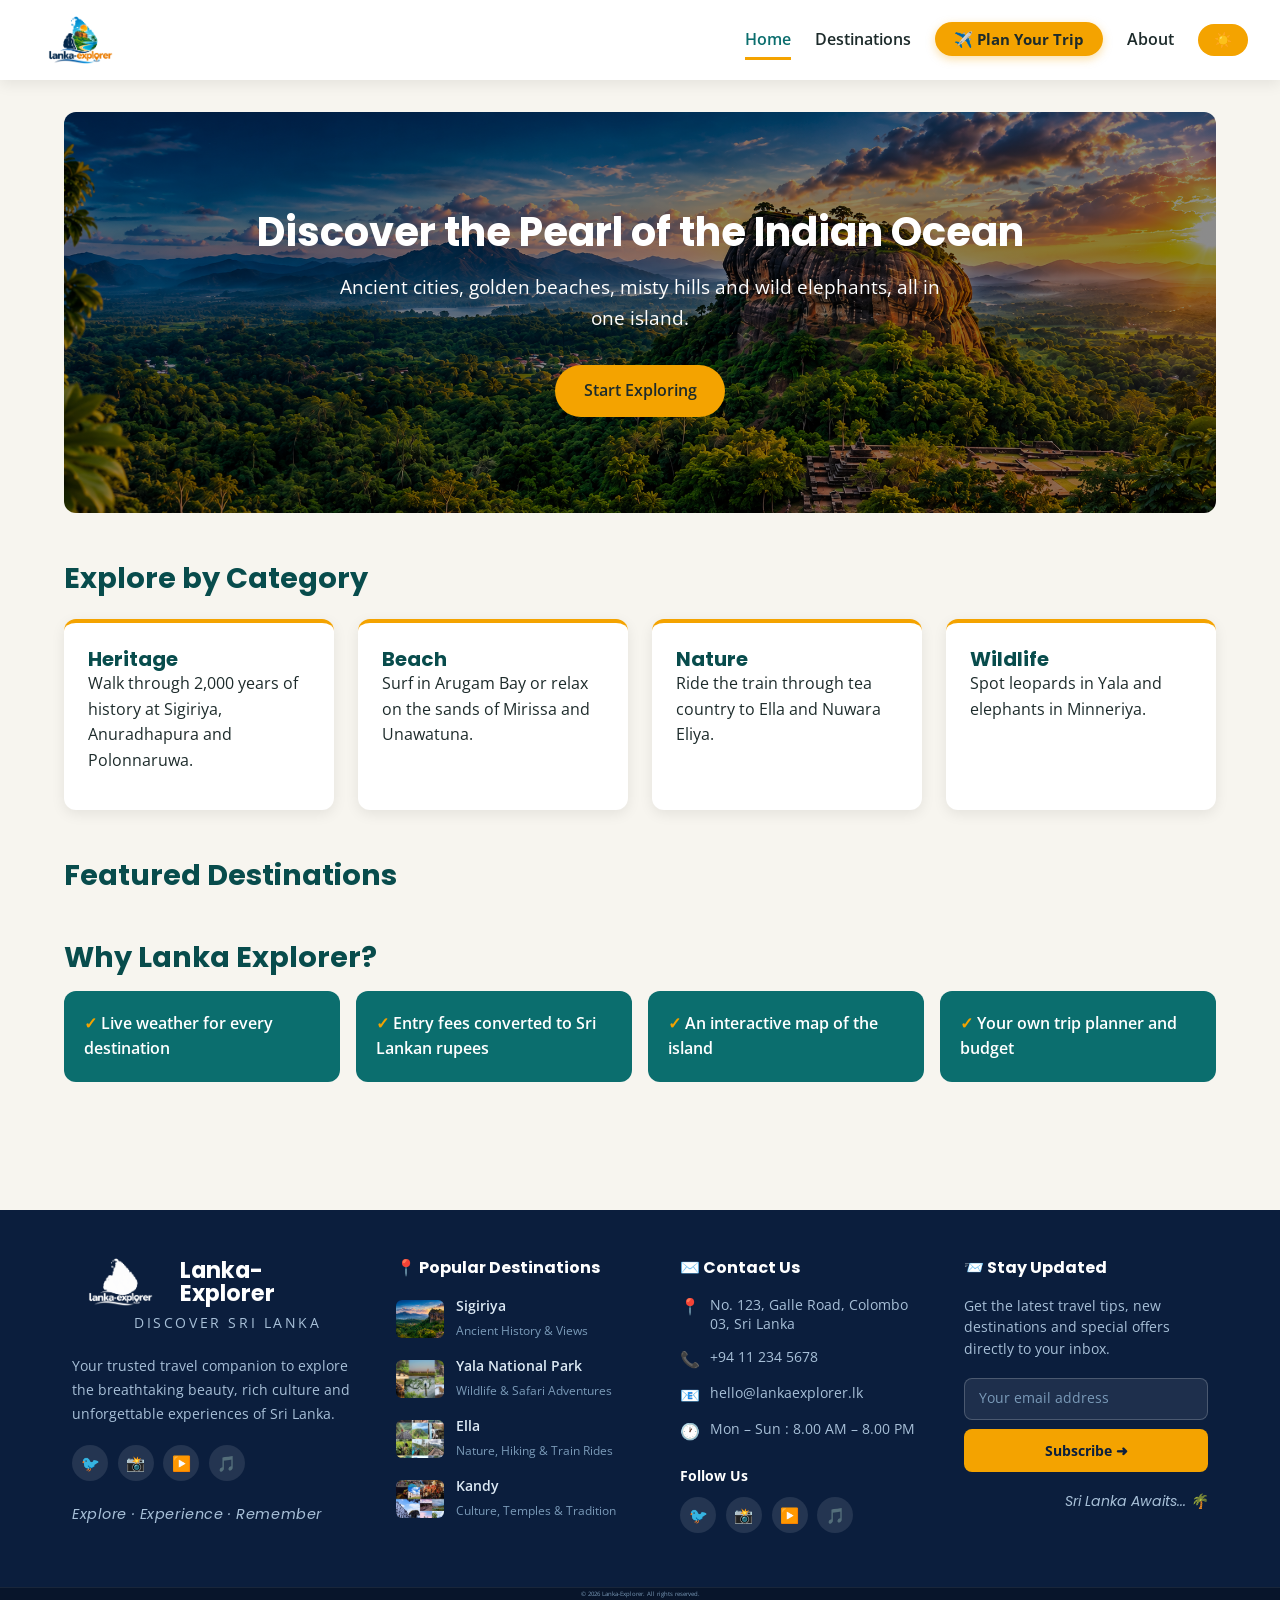
==== index.html @ 03fec29b "add the frontend file" ====
<!DOCTYPE html>
<html lang="en">
<head>
  <meta charset="UTF-8">
  <meta name="viewport" content="width=device-width, initial-scale=1.0">
  <meta name="description" content="Lanka Explorer helps travellers discover and plan trips around Sri Lanka.">
  <title>Lanka Explorer | Home</title>
  <link rel="preconnect" href="https://fonts.googleapis.com">
  <link rel="preconnect" href="https://fonts.gstatic.com" crossorigin>
  <link href="https://fonts.googleapis.com/css2?family=Open+Sans:wght@400;600&family=Poppins:wght@600;700&display=swap" rel="stylesheet">
  <link rel="stylesheet" href="css/style.css">
</head>
<body>

  <header>
    <a href="index.html" class="logo">
      <img src="images/Logo.png" alt="Lanka Explorer Logo" class="logo-img">
    </a>
    <button class="menu-toggle" type="button" aria-label="Open menu" aria-expanded="false">&#9776;</button>
    <nav>
      <ul>
        <li><a href="index.html" class="active">Home</a></li>
        <li><a href="destinations.html">Destinations</a></li>
        <li><a href="trip.html" class="trip-btn">✈️ Plan Your Trip</a></li>
        <li><a href="about.html">About</a></li>
        <li><button class="theme-toggle" type="button" aria-label="Switch to dark mode" title="Switch to dark mode">☀️</button></li>
      </ul>
    </nav>
  </header>

  <main>
    <!-- Hero banner -->
    <section id="hero">
      <h1>Discover the Pearl of the Indian Ocean</h1>
      <p>Ancient cities, golden beaches, misty hills and wild elephants, all in one island.</p>
      <a href="destinations.html" class="btn">Start Exploring</a>
    </section>

    <!-- Category highlights -->
    <section id="categories">
      <h2>Explore by Category</h2>
      <article>
        <h3>Heritage</h3>
        <p>Walk through 2,000 years of history at Sigiriya, Anuradhapura and Polonnaruwa.</p>
      </article>
      <article>
        <h3>Beach</h3>
        <p>Surf in Arugam Bay or relax on the sands of Mirissa and Unawatuna.</p>
      </article>
      <article>
        <h3>Nature</h3>
        <p>Ride the train through tea country to Ella and Nuwara Eliya.</p>
      </article>
      <article>
        <h3>Wildlife</h3>
        <p>Spot leopards in Yala and elephants in Minneriya.</p>
      </article>
    </section>

    <!-- Featured destinations (generated by JavaScript from data/destinations.json) -->
    <section id="featured">
      <h2>Featured Destinations</h2>
    </section>

    <!-- Why travel with us -->
    <section id="why-us">
      <h2>Why Lanka Explorer?</h2>
      <ul>
        <li>Live weather for every destination</li>
        <li>Entry fees converted to Sri Lankan rupees</li>
        <li>An interactive map of the island</li>
        <li>Your own trip planner and budget</li>
      </ul>
    </section>
  </main>

  <footer>
    <div class="footer-main">

      <!-- Column 1: Brand -->
      <div class="footer-brand">
        <a href="index.html" class="footer-logo">
          <img src="images/Logo.png" alt="Lanka Explorer Logo">
          <span class="footer-logo-text">Lanka-Explorer</span>
        </a>
        <p class="footer-tagline">Discover Sri Lanka</p>
        <p>Your trusted travel companion to explore the breathtaking beauty, rich culture and unforgettable experiences of Sri Lanka.</p>
        <div class="footer-social">
          <a href="#" aria-label="Facebook">&#x1F426;</a>
          <a href="#" aria-label="Instagram">📸</a>
          <a href="#" aria-label="YouTube">▶️</a>
          <a href="#" aria-label="TikTok">🎵</a>
        </div>
        <p class="footer-slogan">Explore · Experience · Remember</p>
      </div>

      <!-- Column 2: Popular Destinations -->
      <div class="footer-col">
        <h3>📍 Popular Destinations</h3>
        <ul class="footer-dest-list">
          <li>
            <a href="details.html?id=1">
              <img src="images/sigiriya.png" alt="Sigiriya">
              <div class="dest-info">
                <strong>Sigiriya</strong>
                <span>Ancient History &amp; Views</span>
              </div>
            </a>
          </li>
          <li>
            <a href="destinations.html">
              <img src="images/yala.jpg" alt="Yala">
              <div class="dest-info">
                <strong>Yala National Park</strong>
                <span>Wildlife &amp; Safari Adventures</span>
              </div>
            </a>
          </li>
          <li>
            <a href="destinations.html">
              <img src="images/ella.jpg" alt="Ella">
              <div class="dest-info">
                <strong>Ella</strong>
                <span>Nature, Hiking &amp; Train Rides</span>
              </div>
            </a>
          </li>
          <li>
            <a href="destinations.html">
              <img src="images/kandy.jpg" alt="Kandy">
              <div class="dest-info">
                <strong>Kandy</strong>
                <span>Culture, Temples &amp; Tradition</span>
              </div>
            </a>
          </li>
        </ul>
      </div>

      <!-- Column 3: Contact -->
      <div class="footer-col">
        <h3>✉️ Contact Us</h3>
        <ul class="footer-contact-list">
          <li><span class="icon">📍</span> No. 123, Galle Road, Colombo 03, Sri Lanka</li>
          <li><span class="icon">📞</span> +94 11 234 5678</li>
          <li><span class="icon">📧</span> <a href="mailto:hello@lankaexplorer.lk">hello@lankaexplorer.lk</a></li>
          <li><span class="icon">🕐</span> Mon – Sun : 8.00 AM – 8.00 PM</li>
        </ul>
        <div class="footer-follow">
          <h4>Follow Us</h4>
          <div class="footer-social">
            <a href="#" aria-label="Facebook">&#x1F426;</a>
            <a href="#" aria-label="Instagram">📸</a>
            <a href="#" aria-label="YouTube">▶️</a>
            <a href="#" aria-label="TikTok">🎵</a>
          </div>
        </div>
      </div>

      <!-- Column 4: Stay Updated -->
      <div class="footer-col footer-subscribe">
        <h3>📨 Stay Updated</h3>
        <p>Get the latest travel tips, new destinations and special offers directly to your inbox.</p>
        <form class="footer-email-form" onsubmit="return false;">
          <input type="email" placeholder="Your email address">
          <button type="submit">Subscribe ➜</button>
        </form>
        <p class="footer-await">Sri Lanka Awaits... 🌴</p>
      </div>

    </div>

    <div class="footer-bottom">
      <p>&copy; 2026 Lanka-Explorer. All rights reserved.</p>
    </div>
  </footer>

  <script src="js/app.js"></script>
</body>
</html>
---- css/style.css ----
/* ===== 1. THEME VARIABLES ===== */
:root {
  --primary: #0b6e6e;       /* ocean teal */
  --primary-dark: #084c4c;
  --accent: #f4a300;        /* saffron gold */
  --dark: #1d2b2b;
  --light: #f7f5ef;         /* sand */
  --white: #ffffff;
  --grey: #6b7575;
  --radius: 12px;
  --shadow: 0 4px 14px rgba(0, 0, 0, 0.08);
  --max-width: 1200px;
}

/* ===== 2. RESET ===== */
*,
*::before,
*::after {
  box-sizing: border-box;
  margin: 0;
  padding: 0;
}

/* ===== 3. BASE STYLES ===== */
html {
  scroll-behavior: smooth;
}

body {
  font-family: 'Open Sans', sans-serif;
  color: var(--dark);
  background: var(--light);
  line-height: 1.6;
}

/* The hidden attribute must win over rules such as button { display: inline-block } */
[hidden] {
  display: none !important;
}

h1, h2, h3 {
  font-family: 'Poppins', sans-serif;
  color: var(--primary-dark);
  line-height: 1.2;
}

h1 { font-size: 2.5rem; }
h2 { font-size: 1.8rem; margin-bottom: 1rem; }
h3 { font-size: 1.25rem; }

p { margin-bottom: 0.75rem; }

a { color: var(--primary); }

img {
  max-width: 100%;
  display: block;
}

main {
  max-width: var(--max-width);
  margin: 0 auto;
  padding: 2rem 1.5rem;
}

section {
  margin-bottom: 3rem;
}

/* ===== 4. HEADER & NAVIGATION ===== */
header {
  display: flex;
  justify-content: space-between;
  align-items: center;
  padding: 1rem 2rem;
  background: var(--white);
  box-shadow: var(--shadow);
  position: sticky;
  top: 0;
  z-index: 100;
}

.logo {
  text-decoration: none;
  display: flex;
  align-items: center;
}

.logo-img {
  height: 48px;
  width: auto;
  object-fit: contain;
}

nav ul {
  list-style: none;
  display: flex;
  align-items: center;
  gap: 1.5rem;
}

nav a {
  color: var(--dark);
  font-weight: 600;
  text-decoration: none;
  padding: 0.4rem 0;
  border-bottom: 3px solid transparent;
}

nav a:hover,
nav a.active {
  color: var(--primary);
  border-bottom-color: var(--accent);
}

/* ===== Plan Your Trip pill button ===== */
nav a.trip-btn {
  background: var(--accent);
  color: #1d2b2b;
  border: none;
  border-bottom: none;
  border-radius: 50px;
  padding: 0.45rem 1.2rem;
  font-weight: 700;
  font-size: 0.95rem;
  transition: background 0.2s ease, transform 0.15s ease, box-shadow 0.2s ease;
  box-shadow: 0 3px 10px rgba(244, 163, 0, 0.35);
  white-space: nowrap;
}

nav a.trip-btn:hover,
nav a.trip-btn.active {
  background: #e09200;
  color: #1d2b2b;
  border-bottom: none;
  transform: translateY(-2px);
  box-shadow: 0 6px 16px rgba(244, 163, 0, 0.45);
}

/* Dark mode overrides */
body.dark nav a.trip-btn {
  background: var(--accent);
  color: #1d2b2b;
  box-shadow: 0 3px 10px rgba(246, 185, 59, 0.4);
}

body.dark nav a.trip-btn:hover,
body.dark nav a.trip-btn.active {
  background: #e0a800;
  color: #1d2b2b;
  border-bottom: none;
}

.menu-toggle {
  display: none;   /* hidden on large screens; shown in the responsive section */
}

/* ===== 5. HERO & BUTTONS ===== */
#hero {
  background:
    linear-gradient(rgba(0, 0, 0, 0.45), rgba(0, 0, 0, 0.45)),
    url('../images/sigiriya.png') center / cover no-repeat;
  color: var(--white);
  text-align: center;
  padding: 6rem 1.5rem;
  border-radius: var(--radius);
}

#hero h1 {
  color: var(--white);
  margin-bottom: 1rem;
}

#hero p {
  font-size: 1.2rem;
  max-width: 600px;
  margin: 0 auto 2rem;
}

.btn,
button {
  display: inline-block;
  background: var(--accent);
  color: var(--dark);
  padding: 0.8rem 1.8rem;
  border: none;
  border-radius: 50px;
  font: inherit;
  font-weight: 600;
  text-decoration: none;
  cursor: pointer;
}

/* ===== 6. WHY US ===== */
#why-us ul {
  list-style: none;
  display: grid;
  grid-template-columns: repeat(auto-fit, minmax(220px, 1fr));
  gap: 1rem;
}

#why-us li {
  background: var(--primary);
  color: var(--white);
  padding: 1.25rem;
  border-radius: var(--radius);
  font-weight: 600;
}

#why-us li::before {
  content: "\2713  ";   /* tick symbol */
  color: var(--accent);
}

/* ===== 7. CARD GRIDS ===== */
#categories,
#featured,
#destination-list,
#team {
  display: grid;
  grid-template-columns: repeat(auto-fit, minmax(250px, 1fr));
  gap: 1.5rem;
}

/* Headings inside a grid section span the full width */
#categories h2,
#featured h2,
#team h2 {
  grid-column: 1 / -1;
  margin-bottom: 0;
}

/* ===== 8. CARDS ===== */
.card,
#categories article,
#team article {
  background: var(--white);
  border-radius: var(--radius);
  box-shadow: var(--shadow);
  overflow: hidden;
}

#categories article,
#team article {
  padding: 1.5rem;
  border-top: 4px solid var(--accent);
}

.card {
  display: flex;
  flex-direction: column;
}

.card img {
  width: 100%;
  height: 200px;
  object-fit: cover;
}

.card > *:not(img) {
  padding-inline: 1.25rem;
}

.card h3 {
  padding-top: 1rem;
  margin-bottom: 0.25rem;
}

.meta {
  color: var(--grey);
  font-size: 0.9rem;
}

.fee {
  color: var(--primary);
  font-weight: 600;
}

.card a {
  margin-top: auto;          /* pushes the link to the bottom */
  padding-bottom: 1.25rem;
  font-weight: 600;
  text-decoration: none;
}

/* ===== 9. FORM FIELDS & SEARCH CONTROLS ===== */
input,
select,
textarea {
  font: inherit;
  padding: 0.6rem 0.8rem;
  border: 1px solid #ccd5d5;
  border-radius: 8px;
  background: var(--white);
  color: var(--dark);
}

input:focus,
select:focus,
textarea:focus {
  outline: 2px solid var(--primary);
  border-color: var(--primary);
}

#page-title {
  text-align: center;
}

#controls {
  display: flex;
  flex-wrap: wrap;
  align-items: center;
  gap: 1rem;
  background: var(--white);
  padding: 1.25rem;
  border-radius: var(--radius);
  box-shadow: var(--shadow);
}

#controls label {
  font-weight: 600;
}

#result-count {
  color: var(--grey);
  margin: 1.5rem 0 1rem;
}

/* ===== 10. DETAILS PAGE ===== */
#destination {
  background: var(--white);
  border-radius: var(--radius);
  box-shadow: var(--shadow);
  overflow: hidden;
  margin-bottom: 2rem;
}

/* contain (not cover) so the whole photo collage stays visible */
#destination img {
  width: 100%;
  height: 400px;
  object-fit: contain;
  background: #0e1616;
}

#destination > *:not(img) {
  padding-inline: 2rem;
}

#destination h1 {
  padding-top: 1.5rem;
}

#destination ul {
  list-style: none;
  padding-bottom: 1.5rem;
}

#destination li {
  padding: 0.5rem 0;
  border-bottom: 1px solid #eeeeee;
}

/* Placeholders that JavaScript fills in */
#weather,
#map {
  background: var(--white);
  border: 2px dashed var(--primary);
  border-radius: var(--radius);
  padding: 2rem;
  text-align: center;
  color: var(--grey);
}

#map {
  height: 350px;   /* the map library needs a fixed height */
}

/* ===== 11. TRIP TABLE ===== */
#trip-table {
  width: 100%;
  border-collapse: collapse;
  background: var(--white);
  border-radius: var(--radius);
  box-shadow: var(--shadow);
  overflow: hidden;
  margin: 1.5rem 0;
}

#trip-table th,
#trip-table td {
  padding: 0.9rem 1rem;
  text-align: left;
}

#trip-table thead {
  background: var(--primary);
  color: var(--white);
}

#trip-table tbody tr:nth-child(even) {
  background: var(--light);
}

#trip-table tfoot {
  font-weight: 700;
  border-top: 2px solid var(--primary);
}

/* ===== 12. ENQUIRY FORM ===== */
#enquiry-form {
  display: grid;
  gap: 0.75rem;
  max-width: 600px;
  background: var(--white);
  padding: 2rem;
  border-radius: var(--radius);
  box-shadow: var(--shadow);
}

#enquiry-form label {
  font-weight: 600;
}

#enquiry-form fieldset {
  display: flex;
  flex-wrap: wrap;
  gap: 1rem;
  border: 1px solid #ccd5d5;
  border-radius: 8px;
  padding: 1rem;
}

#enquiry-form fieldset label {
  font-weight: 400;
}

legend {
  font-weight: 600;
  padding: 0 0.5rem;
}

/* ===== 13. FOOTER ===== */
footer {
  background: #0b1e3d;
  color: #c8d8e8;
  padding: 0;
  margin-top: 3rem;
}

.footer-main {
  display: grid;
  grid-template-columns: 1.4fr 1.2fr 1.2fr 1.2fr;
  gap: 2.5rem;
  max-width: var(--max-width);
  margin: 0 auto;
  padding: 3rem 2rem 2rem;
}

/* Column 1 - Brand */
.footer-brand .footer-logo {
  display: flex;
  align-items: center;
  gap: 0.75rem;
  margin-bottom: 0.35rem;
  text-decoration: none;
}

.footer-brand .footer-logo img {
  height: 48px;
  width: auto;
  filter: brightness(0) invert(1);
}

.footer-brand .footer-logo-text {
  font-family: 'Poppins', sans-serif;
  font-size: 1.4rem;
  font-weight: 700;
  color: #ffffff;
  line-height: 1;
}

.footer-tagline {
  font-size: 0.7rem;
  letter-spacing: 0.18em;
  color: #f4a300;
  text-transform: uppercase;
  margin-bottom: 1rem;
  padding-left: 62px;
}

.footer-brand p {
  font-size: 0.9rem;
  color: #a8c0d8;
  line-height: 1.65;
  margin-bottom: 1.2rem;
}

.footer-social {
  display: flex;
  gap: 0.6rem;
  margin-bottom: 1.4rem;
}

.footer-social a {
  width: 36px;
  height: 36px;
  border-radius: 50%;
  background: rgba(255,255,255,0.1);
  display: flex;
  align-items: center;
  justify-content: center;
  color: #ffffff;
  font-size: 0.95rem;
  text-decoration: none;
  transition: background 0.2s;
}

.footer-social a:hover {
  background: #f4a300;
  color: #0b1e3d;
}

.footer-slogan {
  font-family: 'Poppins', sans-serif;
  font-style: italic;
  color: #f4a300;
  font-size: 1rem;
  letter-spacing: 0.04em;
}

/* Column 2 - Popular Destinations */
.footer-col h3 {
  font-family: 'Poppins', sans-serif;
  color: #ffffff;
  font-size: 1rem;
  margin-bottom: 1.1rem;
  display: flex;
  align-items: center;
  gap: 0.5rem;
}

.footer-dest-list {
  list-style: none;
  display: flex;
  flex-direction: column;
  gap: 0.75rem;
}

.footer-dest-list li a {
  display: flex;
  align-items: center;
  gap: 0.75rem;
  text-decoration: none;
  color: #a8c0d8;
  transition: color 0.2s;
}

.footer-dest-list li a:hover {
  color: #f4a300;
}

.footer-dest-list li img {
  width: 48px;
  height: 38px;
  object-fit: cover;
  border-radius: 6px;
  flex-shrink: 0;
}

.footer-dest-list .dest-info strong {
  display: block;
  color: #ddeaf5;
  font-size: 0.88rem;
  font-weight: 600;
}

.footer-dest-list .dest-info span {
  font-size: 0.75rem;
  color: #7a9ab8;
}

/* Column 3 - Contact */
.footer-contact-list {
  list-style: none;
  display: flex;
  flex-direction: column;
  gap: 0.8rem;
  margin-bottom: 1.4rem;
}

.footer-contact-list li {
  display: flex;
  align-items: flex-start;
  gap: 0.6rem;
  font-size: 0.88rem;
  color: #a8c0d8;
  line-height: 1.4;
}

.footer-contact-list li .icon {
  font-size: 1rem;
  margin-top: 0.05rem;
  flex-shrink: 0;
}

.footer-contact-list a {
  color: #a8c0d8;
  text-decoration: none;
}

.footer-contact-list a:hover {
  color: #f4a300;
}

.footer-follow h4 {
  color: #ffffff;
  font-size: 0.9rem;
  margin-bottom: 0.6rem;
}

/* Column 4 - Stay Updated */
.footer-subscribe p {
  font-size: 0.88rem;
  color: #a8c0d8;
  margin-bottom: 1.1rem;
  line-height: 1.55;
}

.footer-email-form {
  display: flex;
  flex-direction: column;
  gap: 0.6rem;
}

.footer-email-form input[type="email"] {
  background: rgba(255,255,255,0.08);
  border: 1px solid rgba(255,255,255,0.2);
  border-radius: 8px;
  padding: 0.55rem 0.85rem;
  color: #ffffff;
  font-size: 0.88rem;
  outline: none;
  width: 100%;
}

.footer-email-form input[type="email"]::placeholder {
  color: #7a9ab8;
}

.footer-email-form input[type="email"]:focus {
  border-color: #f4a300;
}

.footer-email-form button {
  background: #f4a300;
  color: #0b1e3d;
  border: none;
  border-radius: 8px;
  padding: 0.6rem 1rem;
  font-weight: 700;
  font-size: 0.9rem;
  cursor: pointer;
  transition: background 0.2s;
  width: 100%;
}

.footer-email-form button:hover {
  background: #e09200;
  color: #0b1e3d;
}

.footer-await {
  font-family: 'Poppins', sans-serif;
  font-style: italic;
  color: #f4a300;
  font-size: 1.05rem;
  text-align: right;
  margin-top: 1.2rem;
}

/* Bottom bar */
.footer-bottom {
  background: rgba(0,0,0,0.3);
  text-align: center;
  padding: 0.08rem 2rem;
  font-size: 0.38rem;
  color: #7a9ab8;
  border-top: 1px solid rgba(255,255,255,0.07);
}

/* Dark mode - footer stays the same dark navy */
body.dark footer {
  background: #060f1f;
}

/* Footer responsive */
@media (max-width: 900px) {
  .footer-main {
    grid-template-columns: 1fr 1fr;
    gap: 2rem;
  }
}

@media (max-width: 560px) {
  .footer-main {
    grid-template-columns: 1fr;
  }
}

/* ===== 13b. HOVER EFFECTS & TRANSITIONS ===== */
.card,
#categories article,
#team article {
  transition: transform 0.3s ease, box-shadow 0.3s ease;
}

.card:hover,
#categories article:hover,
#team article:hover {
  transform: translateY(-6px);
  box-shadow: 0 10px 24px rgba(0, 0, 0, 0.15);
}

.card img {
  transition: transform 0.4s ease;
}

.card:hover img {
  transform: scale(1.05);   /* gentle zoom; overflow: hidden keeps it inside the card */
}

.btn,
button {
  transition: background 0.3s ease, color 0.3s ease;
}

.btn:hover,
button:hover {
  background: var(--primary);
  color: var(--white);
}

nav a {
  transition: color 0.2s ease, border-color 0.2s ease;
}

/* ===== 13c. BADGES & MESSAGES ===== */
.badge {
  display: inline-block;
  padding: 0.15rem 0.6rem;
  border-radius: 50px;
  font-size: 0.75rem;
  font-weight: 600;
  color: var(--white);
  margin-right: 0.4rem;
}

.badge-heritage { background: #8b4513; }
.badge-beach    { background: #1e88e5; }
.badge-nature   { background: #2e7d32; }
.badge-wildlife { background: #e65100; }
.badge-other    { background: var(--grey); }

.no-results,
.error {
  grid-column: 1 / -1;
  text-align: center;
  padding: 2rem;
  color: var(--grey);
}

.error {
  color: #c62828;
}

.form-error,
.form-success {
  padding: 1rem;
  border-radius: 8px;
}

.form-error {
  background: #fdecea;
  color: #c62828;
}

.form-error ul {
  padding-left: 1.25rem;
}

.form-success {
  background: #e8f5e9;
  color: #2e7d32;
}

/* ===== 13d. WEATHER ===== */
#weather {
  color: var(--dark);
  border-style: solid;
}

.weather-now .temp {
  font-family: 'Poppins', sans-serif;
  font-size: 3rem;
  font-weight: 700;
  color: var(--primary);
  margin-bottom: 0;
}

.forecast {
  display: grid;
  grid-template-columns: repeat(auto-fit, minmax(140px, 1fr));
  gap: 1rem;
  margin-top: 1.5rem;
}

.forecast-day {
  background: var(--light);
  border-radius: 8px;
  padding: 1rem;
}

.forecast-day p {
  margin-bottom: 0.25rem;
}

/* ===== 13e. MAPS ===== */
#map,
#all-map {
  padding: 0;
  border: none;
  border-radius: var(--radius);
  box-shadow: var(--shadow);
  position: relative;
  z-index: 0;   /* keeps the map below the sticky header */
}

#map {
  height: 350px;
}

#all-map {
  height: 450px;
}

/* ===== Red map marker ===== */
.red-marker {
  width: 25px;
  height: 41px;
  background-image: url('https://unpkg.com/leaflet@1.9.4/dist/images/marker-icon.png');
  background-size: cover;
  filter: hue-rotate(140deg) saturate(5) brightness(0.9);
}

/* ===== 13f. LOADING SPINNER ===== */
.loading {
  grid-column: 1 / -1;   /* full width when used inside a card grid */
  display: flex;
  align-items: center;
  justify-content: center;
  gap: 0.75rem;
  padding: 1.5rem;
  color: var(--grey);
}

.spinner {
  width: 24px;
  height: 24px;
  border: 3px solid #d6e4e4;
  border-top-color: var(--primary);
  border-radius: 50%;
  animation: spin 0.8s linear infinite;
}

@keyframes spin {
  to {
    transform: rotate(360deg);
  }
}

/* ===== 13g. MY TRIP ===== */
#add-to-trip {
  margin-top: 1rem;
}

#add-to-trip.added {
  background: var(--primary);
  color: var(--white);
}

.remove-btn {
  padding: 0.3rem 0.9rem;
  font-size: 0.85rem;
  background: #fdecea;
  color: #c62828;
}

.remove-btn:hover {
  background: #c62828;
  color: #ffffff;
}

#travellers {
  width: 5rem;
  margin-left: 0.5rem;
}

/* ===== 13h. DARK MODE ===== */
body.dark {
  --primary: #4fd1c5;
  --primary-dark: #81e6d9;
  --accent: #f6b93b;
  --dark: #e6eeee;      /* text colour */
  --light: #121a1a;     /* page background */
  --white: #1c2626;     /* cards and panels */
  --grey: #9fb0b0;
  --shadow: 0 4px 14px rgba(0, 0, 0, 0.5);
}

/* Places that need fixed colours in dark mode */
body.dark #hero,
body.dark #hero h1,
body.dark .badge {
  color: #ffffff;
}

body.dark footer {
  background: #0b1111;
}

body.dark .btn,
body.dark button {
  color: #1d2b2b;
}

body.dark .btn:hover,
body.dark button:hover {
  color: #1d2b2b;   /* teal hover background is light in dark mode */
}

body.dark .menu-toggle {
  color: var(--primary);   /* the menu icon has no background */
}

body.dark #add-to-trip.added {
  color: #1d2b2b;
}

body.dark #trip-table thead {
  color: #1d2b2b;
}

body.dark .form-error {
  background: #3a1f1f;
  color: #ff9a9a;
}

body.dark .form-success {
  background: #1d3524;
  color: #8fe0a3;
}

body.dark .remove-btn {
  background: #3a1f1f;
  color: #ff9a9a;
}

body.dark .remove-btn:hover {
  background: #c62828;
  color: #ffffff;
}

body {
  transition: background 0.3s ease, color 0.3s ease;
}

.theme-toggle {
  padding: 0.3rem 1rem;
  font-size: 0.9rem;
}

body.dark .theme-toggle {
  background: #ffffff;
  color: #1d2b2b;
}

/* ===== 14. RESPONSIVE: TABLETS & PHONES ===== */
@media (max-width: 768px) {
  header {
    flex-wrap: wrap;
    padding: 1rem;
  }

  .menu-toggle {
    display: block;
    background: none;
    color: var(--primary);
    font-size: 1.8rem;
    padding: 0.25rem 0.5rem;
  }

  .menu-toggle:hover {
    background: none;
    color: var(--primary-dark);
  }

  body.dark .menu-toggle:hover {
    background: none;
    color: var(--primary-dark);
  }

  nav {
    display: none;
    width: 100%;
  }

  nav.open {
    display: block;
  }

  nav ul {
    flex-direction: column;
    align-items: stretch;
    gap: 0;
    padding-top: 1rem;
  }

  nav a {
    display: block;
    padding: 0.75rem 0;
    border-bottom: 1px solid #eeeeee;
  }

  nav li:last-child {
    padding-top: 0.75rem;
  }

  h1 { font-size: 2rem; }
  h2 { font-size: 1.5rem; }

  #hero {
    padding: 4rem 1rem;
  }

  #destination img {
    height: 250px;
  }

  #destination > *:not(img) {
    padding-inline: 1.25rem;
  }

  #controls {
    flex-direction: column;
    align-items: stretch;
  }

  #trip-table {
    display: block;
    overflow-x: auto;   /* table scrolls sideways instead of breaking the page */
  }
}

/* ===== 15. RESPONSIVE: SMALL PHONES ===== */
@media (max-width: 480px) {
  h1 { font-size: 1.6rem; }

  main {
    padding: 1.5rem 1rem;
  }

  #trip-table th,
  #trip-table td {
    padding: 0.6rem 0.5rem;
    font-size: 0.9rem;
  }
}
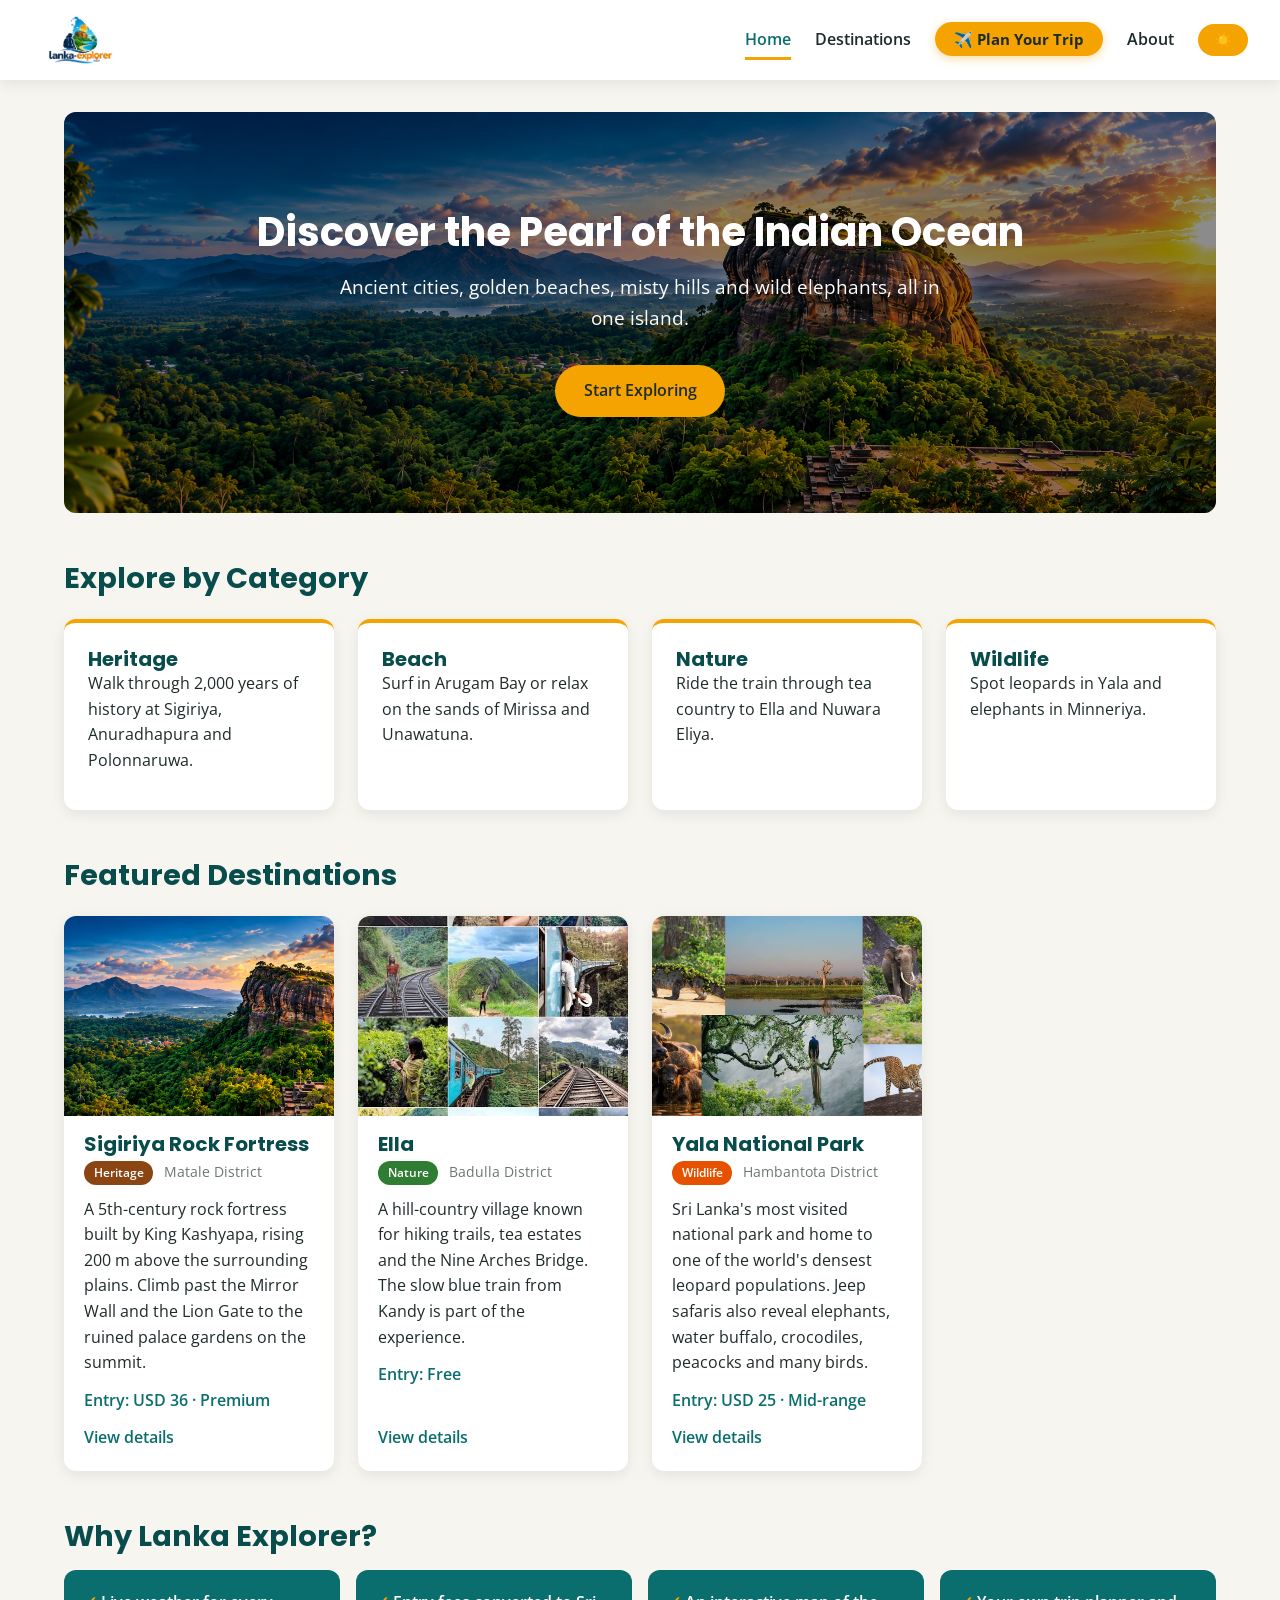
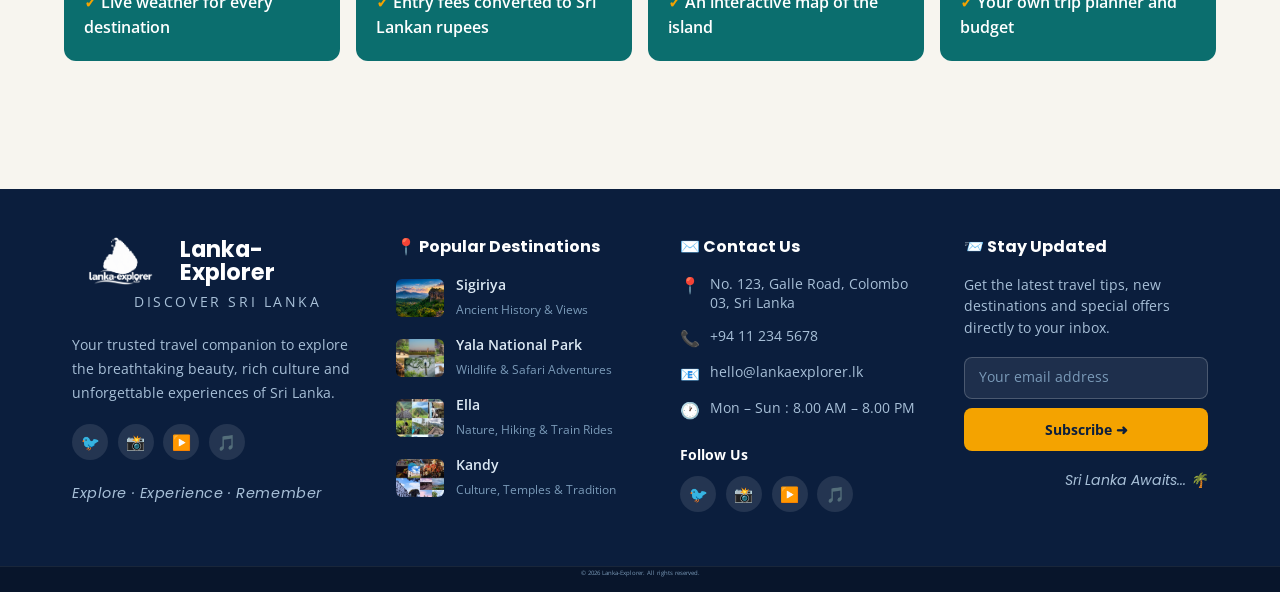
==== commit 706834fb: "update image" ====
--- a/index.html
+++ b/index.html
@@ -31,9 +31,21 @@
   <main>
     <!-- Hero banner -->
     <section id="hero">
-      <h1>Discover the Pearl of the Indian Ocean</h1>
-      <p>Ancient cities, golden beaches, misty hills and wild elephants, all in one island.</p>
-      <a href="destinations.html" class="btn">Start Exploring</a>
+      <!-- Slideshow background layers -->
+      <div class="hero-slides">
+        <div class="hero-slide active" style="background-image: url('images/sigiriya.png')"></div>
+        <div class="hero-slide" style="background-image: url('images/1.jpg')"></div>
+        <div class="hero-slide" style="background-image: url('images/2.jpg')"></div>
+        <div class="hero-slide" style="background-image: url('images/3.jpg')"></div>
+        <div class="hero-slide" style="background-image: url('images/4.jpg')"></div>
+      </div>
+      <!-- Overlay + content -->
+      <div class="hero-overlay"></div>
+      <div class="hero-content">
+        <h1>Discover the Pearl of the Indian Ocean</h1>
+        <p>Ancient cities, golden beaches, misty hills and wild elephants, all in one island.</p>
+        <a href="destinations.html" class="btn">Start Exploring</a>
+      </div>
     </section>
 
     <!-- Category highlights -->
@@ -175,6 +187,6 @@
     </div>
   </footer>
 
-  <script src="js/app.js"></script>
+  <script src="js/app.js?v=2"></script>
 </body>
 </html>
--- a/css/style.css
+++ b/css/style.css
@@ -157,13 +157,49 @@
 
 /* ===== 5. HERO & BUTTONS ===== */
 #hero {
-  background:
-    linear-gradient(rgba(0, 0, 0, 0.45), rgba(0, 0, 0, 0.45)),
-    url('../images/sigiriya.png') center / cover no-repeat;
+  position: relative;
   color: var(--white);
   text-align: center;
   padding: 6rem 1.5rem;
   border-radius: var(--radius);
+  overflow: hidden;
+}
+
+/* Slide layers — stacked behind content */
+.hero-slides {
+  position: absolute;
+  inset: 0;
+  z-index: 0;
+}
+
+.hero-slide {
+  position: absolute;
+  inset: 0;
+  background-size: cover;
+  background-position: center;
+  background-repeat: no-repeat;
+  opacity: 0;
+  z-index: 0;
+  transition: opacity 1.5s ease-in-out;
+}
+
+.hero-slide.active {
+  opacity: 1;
+  z-index: 1;
+}
+
+/* Dark overlay on top of slides */
+.hero-overlay {
+  position: absolute;
+  inset: 0;
+  background: rgba(0, 0, 0, 0.45);
+  z-index: 1;
+}
+
+/* Text + button above overlay */
+.hero-content {
+  position: relative;
+  z-index: 2;
 }
 
 #hero h1 {
@@ -377,6 +413,134 @@
 }
 
 /* ===== 11. TRIP TABLE ===== */
+
+/* ---- Add destination panel ---- */
+#add-dest-panel {
+  background: var(--white);
+  border-radius: var(--radius);
+  box-shadow: var(--shadow);
+  margin-top: 1.5rem;
+  overflow: hidden;
+}
+
+#add-dest-header {
+  display: flex;
+  justify-content: space-between;
+  align-items: center;
+  padding: 1rem 1.5rem;
+  cursor: pointer;
+}
+
+#add-dest-title {
+  font-family: 'Poppins', sans-serif;
+  font-weight: 600;
+  font-size: 1rem;
+  color: var(--primary-dark);
+}
+
+#add-dest-toggle {
+  background: var(--primary);
+  color: var(--white);
+  padding: 0.4rem 1.1rem;
+  border-radius: 50px;
+  font-size: 0.85rem;
+  font-weight: 700;
+  transition: background 0.2s;
+}
+
+#add-dest-toggle:hover {
+  background: var(--primary-dark);
+}
+
+/* Destination card grid */
+#dest-grid {
+  display: grid;
+  grid-template-columns: repeat(auto-fill, minmax(180px, 1fr));
+  gap: 0.75rem;
+  padding: 0 1.5rem 1.5rem;
+}
+
+/* Each selectable destination card */
+.dest-pick-card {
+  display: flex;
+  flex-direction: column;
+  align-items: center;
+  gap: 0.5rem;
+  padding: 0.85rem 0.75rem;
+  border: 2px solid #d8e4e4;
+  border-radius: var(--radius);
+  background: var(--light);
+  cursor: pointer;
+  transition: border-color 0.2s, box-shadow 0.2s, background 0.2s;
+  text-align: center;
+  user-select: none;
+}
+
+.dest-pick-card:hover {
+  border-color: var(--primary);
+  box-shadow: 0 4px 12px rgba(11,110,110,0.12);
+}
+
+.dest-pick-card.selected {
+  border-color: var(--primary);
+  background: #e6f4f4;
+  box-shadow: 0 4px 12px rgba(11,110,110,0.18);
+}
+
+.dest-pick-card img {
+  width: 100%;
+  height: 80px;
+  object-fit: cover;
+  border-radius: 8px;
+}
+
+.dest-pick-card .pick-name {
+  font-weight: 700;
+  font-size: 0.88rem;
+  color: var(--primary-dark);
+  line-height: 1.2;
+}
+
+.dest-pick-card .pick-cat {
+  font-size: 0.78rem;
+  color: var(--grey);
+}
+
+.dest-pick-card .pick-check {
+  font-size: 1.1rem;
+  color: var(--primary);
+  font-weight: 700;
+  min-height: 1.3rem;
+}
+
+/* "Add selected" button row */
+#add-selected-row {
+  display: flex;
+  justify-content: flex-end;
+  padding: 0 1.5rem 1.25rem;
+}
+
+#add-selected-btn {
+  background: var(--primary);
+  color: var(--white);
+  padding: 0.6rem 1.6rem;
+  border-radius: 50px;
+  font-weight: 700;
+  font-size: 0.95rem;
+  transition: background 0.2s, transform 0.15s;
+}
+
+#add-selected-btn:hover {
+  background: var(--primary-dark);
+  transform: translateY(-1px);
+}
+
+#add-selected-btn:disabled {
+  background: #a0b8b8;
+  cursor: not-allowed;
+  transform: none;
+}
+
 #trip-table {
   width: 100%;
   border-collapse: collapse;
@@ -947,6 +1111,37 @@
   color: #1d2b2b;
 }
 
+/* Dark mode — add destination panel */
+body.dark #add-dest-panel {
+  background: #1e2e2e;
+}
+
+body.dark .dest-pick-card {
+  background: #162424;
+  border-color: #2e4444;
+}
+
+body.dark .dest-pick-card:hover {
+  border-color: var(--primary);
+}
+
+body.dark .dest-pick-card.selected {
+  background: #1a3838;
+  border-color: var(--primary);
+}
+
+body.dark .dest-pick-card .pick-name {
+  color: var(--light);
+}
+
+body.dark #add-dest-toggle {
+  color: var(--white);
+}
+
+body.dark #add-selected-btn {
+  color: var(--white);
+}
+
 body.dark #trip-table thead {
   color: #1d2b2b;
 }
